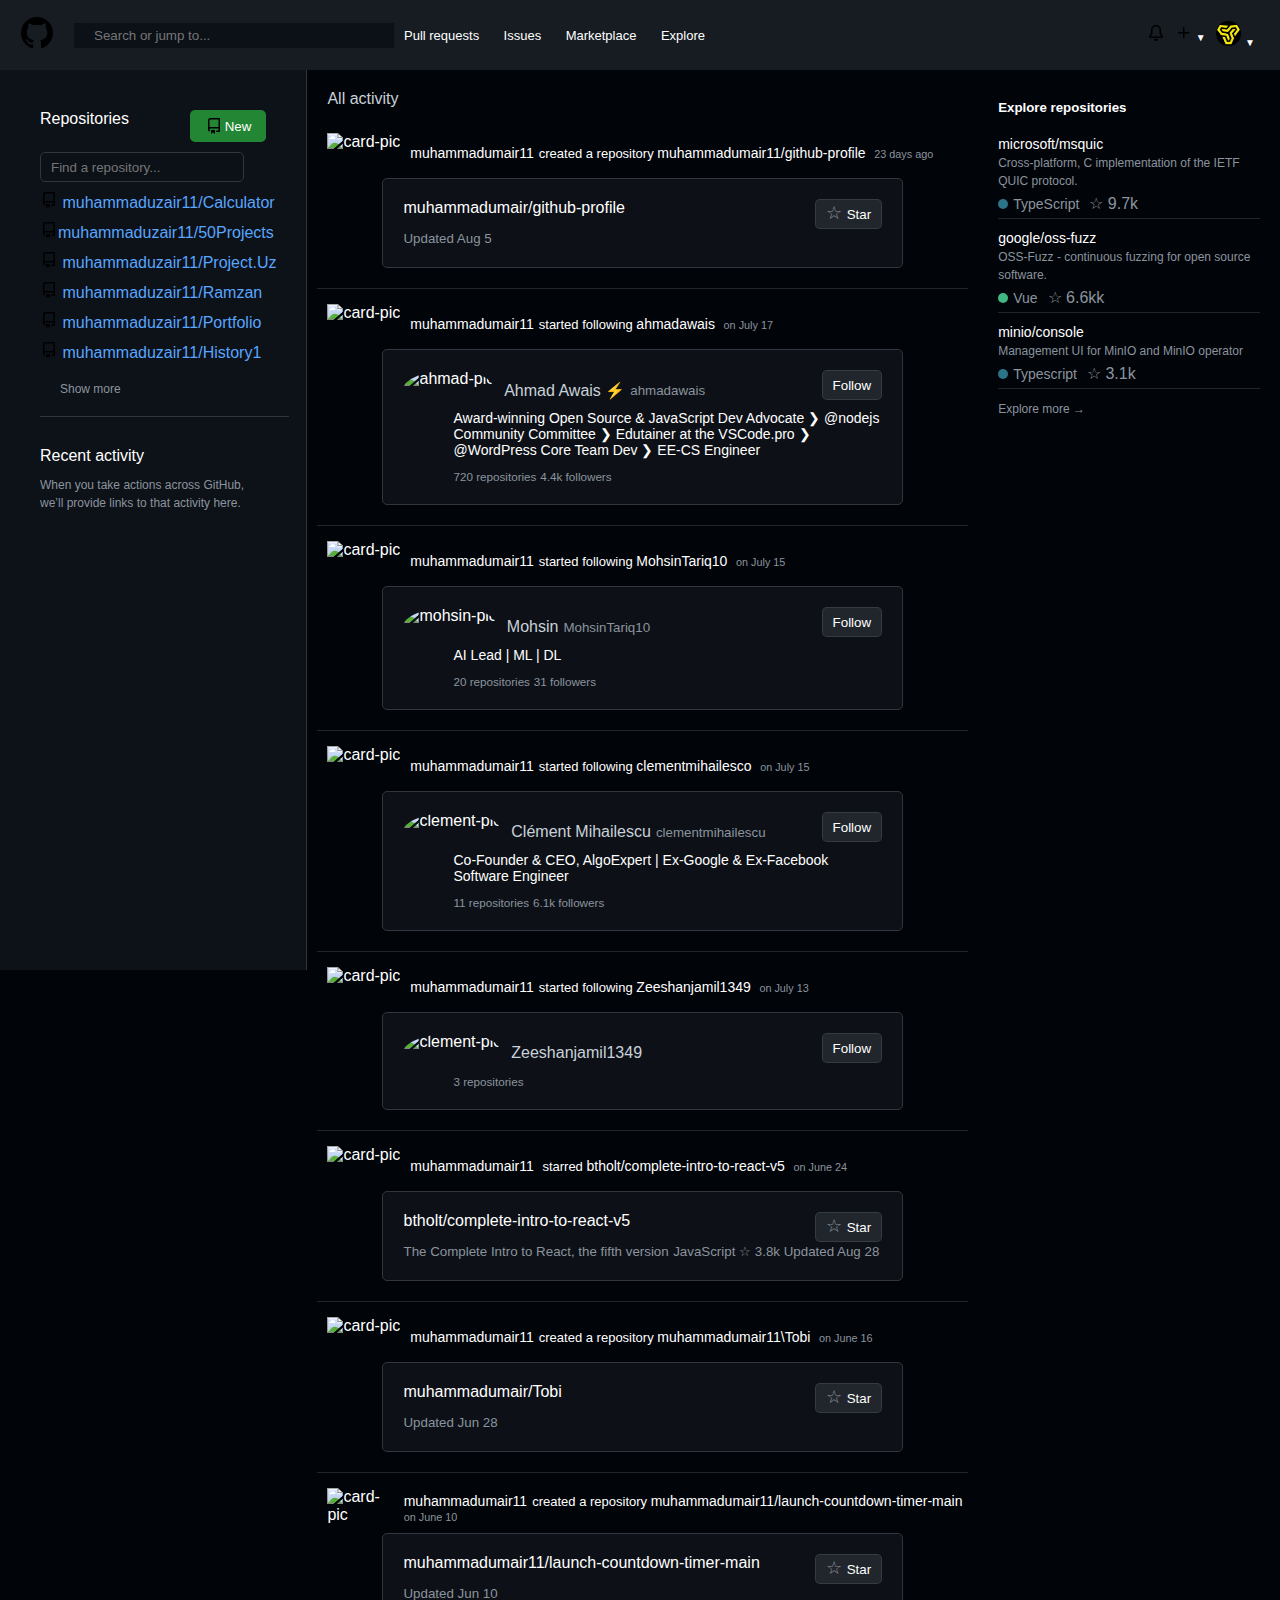
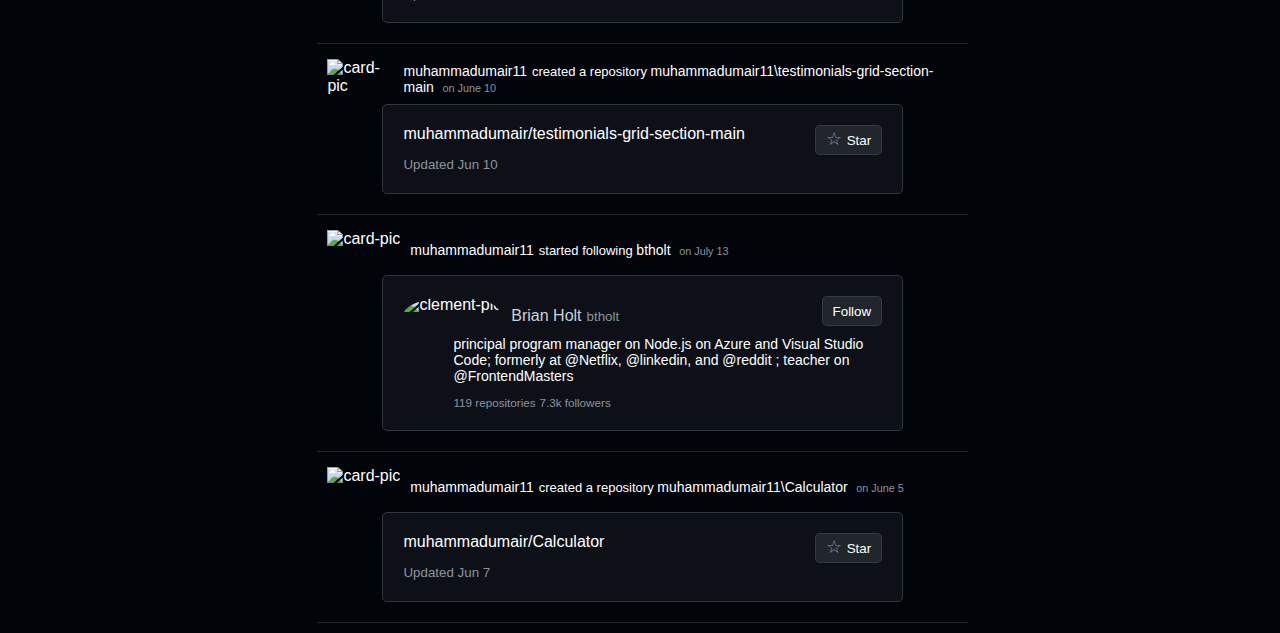
==== index.html @ 83b45903 "initial-commit" ====
<!DOCTYPE html>
<html lang="en">

<head>
  <meta charset="UTF-8">
  <meta content="IE=edge" http-equiv="X-UA-Compatible">
  <meta content="width=device-width, initial-scale=1.0" name="viewport">
  <script crossorigin="anonymous" src="https://kit.fontawesome.com/ee096b4513.js"></script>
  <link href="style.css" rel="stylesheet">
  <title>GitHub</title>
</head>

<body>
  <nav>
    <div class="left">
      <div class="logo">
        <a href="#"><svg aria-hidden="true" class="octicon octicon-mark-github v-align-middle"
            data-view-component="true" height="32" version="1.1" viewbox="0 0 16 16" width="32">
            <path
              d="M8 0C3.58 0 0 3.58 0 8c0 3.54 2.29 6.53 5.47 7.59.4.07.55-.17.55-.38 0-.19-.01-.82-.01-1.49-2.01.37-2.53-.49-2.69-.94-.09-.23-.48-.94-.82-1.13-.28-.15-.68-.52-.01-.53.63-.01 1.08.58 1.23.82.72 1.21 1.87.87 2.33.66.07-.52.28-.87.51-1.07-1.78-.2-3.64-.89-3.64-3.95 0-.87.31-1.59.82-2.15-.08-.2-.36-1.02.08-2.12 0 0 .67-.21 2.2.82.64-.18 1.32-.27 2-.27.68 0 1.36.09 2 .27 1.53-1.04 2.2-.82 2.2-.82.44 1.1.16 1.92.08 2.12.51.56.82 1.27.82 2.15 0 3.07-1.87 3.75-3.65 3.95.29.25.54.73.54 1.48 0 1.07-.01 1.93-.01 2.2 0 .21.15.46.55.38A8.013 8.013 0 0016 8c0-4.42-3.58-8-8-8z"
              fill-rule="evenodd"></path>
          </svg></a>
      </div>
      <div class="search">
        <input placeholder="Search or jump to..." type="text">
      </div>
      <div class="links">
        <a href="#">Pull requests</a> <a href="#">Issues</a> <a href="#">Marketplace</a> <a href="#">Explore</a>
      </div>
    </div>
    <div class="right">
      <div class="account">
        <a href="#"><svg aria-hidden="true" class="octicon octicon-bell" data-view-component="true" height="16"
            version="1.1" viewbox="0 0 16 16" width="16">
            <path d="M8 16a2 2 0 001.985-1.75c.017-.137-.097-.25-.235-.25h-3.5c-.138 0-.252.113-.235.25A2 2 0 008 16z">
            </path>
            <path
              d="M8 1.5A3.5 3.5 0 004.5 5v2.947c0 .346-.102.683-.294.97l-1.703 2.556a.018.018 0 00-.003.01l.001.006c0 .002.002.004.004.006a.017.017 0 00.006.004l.007.001h10.964l.007-.001a.016.016 0 00.006-.004.016.016 0 00.004-.006l.001-.007a.017.017 0 00-.003-.01l-1.703-2.554a1.75 1.75 0 01-.294-.97V5A3.5 3.5 0 008 1.5zM3 5a5 5 0 0110 0v2.947c0 .05.015.098.042.139l1.703 2.555A1.518 1.518 0 0113.482 13H2.518a1.518 1.518 0 01-1.263-2.36l1.703-2.554A.25.25 0 003 7.947V5z"
              fill-rule="evenodd"></path>
          </svg></a> <a href="#"><svg aria-hidden="true" class="octicon octicon-plus" data-view-component="true"
            height="16" version="1.1" viewbox="0 0 16 16" width="16">
            <path
              d="M7.75 2a.75.75 0 01.75.75V7h4.25a.75.75 0 110 1.5H8.5v4.25a.75.75 0 11-1.5 0V8.5H2.75a.75.75 0 010-1.5H7V2.75A.75.75 0 017.75 2z"
              fill-rule="evenodd"></path><span class="caret-down"> &#9660;</span>
          </svg></a> <a href="#"><img alt="my-pic" height="25px" src="/pic.png"> <span
            class="caret-down">&#9660;</span></a>
      </div>
    </div>
  </nav><!-- down part under navbar -->
  <main>
    <div class="repositories">
      <div class="repo">
        <div class="repo-btn">
          <label for="nothing">Repositories</label> <button><svg aria-hidden="true" class="octicon octicon-repo"
              data-view-component="true" height="16" version="1.1" viewbox="0 0 16 16" width="16">
              <path
                d="M2 2.5A2.5 2.5 0 014.5 0h8.75a.75.75 0 01.75.75v12.5a.75.75 0 01-.75.75h-2.5a.75.75 0 110-1.5h1.75v-2h-8a1 1 0 00-.714 1.7.75.75 0 01-1.072 1.05A2.495 2.495 0 012 11.5v-9zm10.5-1V9h-8c-.356 0-.694.074-1 .208V2.5a1 1 0 011-1h8zM5 12.25v3.25a.25.25 0 00.4.2l1.45-1.087a.25.25 0 01.3 0L8.6 15.7a.25.25 0 00.4-.2v-3.25a.25.25 0 00-.25-.25h-3.5a.25.25 0 00-.25.25z"
                fill-rule="evenodd"></path>
            </svg> New</button>
        </div>
        <div class="find-repo">
          <input placeholder="Find a repository..." type="text">
        </div>
        <div class="links-repo">
          <a href="#">
            <svg aria-hidden="true" class="octicon octicon-repo" data-view-component="true" height="16" version="1.1"
              viewbox="0 0 16 16" width="16">
              <path
                d="M2 2.5A2.5 2.5 0 014.5 0h8.75a.75.75 0 01.75.75v12.5a.75.75 0 01-.75.75h-2.5a.75.75 0 110-1.5h1.75v-2h-8a1 1 0 00-.714 1.7.75.75 0 01-1.072 1.05A2.495 2.495 0 012 11.5v-9zm10.5-1V9h-8c-.356 0-.694.074-1 .208V2.5a1 1 0 011-1h8zM5 12.25v3.25a.25.25 0 00.4.2l1.45-1.087a.25.25 0 01.3 0L8.6 15.7a.25.25 0 00.4-.2v-3.25a.25.25 0 00-.25-.25h-3.5a.25.25 0 00-.25.25z"
                fill-rule="evenodd"></path>
            </svg> muhammaduzair11/Calculator</a>

          <a href="#">
            <svg aria-hidden="true" class="octicon octicon-repo" data-view-component="true" height="16" version="1.1"
              viewbox="0 0 16 16" width="16">
              <path
                d="M2 2.5A2.5 2.5 0 014.5 0h8.75a.75.75 0 01.75.75v12.5a.75.75 0 01-.75.75h-2.5a.75.75 0 110-1.5h1.75v-2h-8a1 1 0 00-.714 1.7.75.75 0 01-1.072 1.05A2.495 2.495 0 012 11.5v-9zm10.5-1V9h-8c-.356 0-.694.074-1 .208V2.5a1 1 0 011-1h8zM5 12.25v3.25a.25.25 0 00.4.2l1.45-1.087a.25.25 0 01.3 0L8.6 15.7a.25.25 0 00.4-.2v-3.25a.25.25 0 00-.25-.25h-3.5a.25.25 0 00-.25.25z"
                fill-rule="evenodd"></path>
            </svg>muhammaduzair11/50Projects</a>

          <a href="#">
            <svg aria-hidden="true" class="octicon octicon-repo" data-view-component="true" height="16" version="1.1"
              viewbox="0 0 16 16" width="16">
              <path
                d="M2 2.5A2.5 2.5 0 014.5 0h8.75a.75.75 0 01.75.75v12.5a.75.75 0 01-.75.75h-2.5a.75.75 0 110-1.5h1.75v-2h-8a1 1 0 00-.714 1.7.75.75 0 01-1.072 1.05A2.495 2.495 0 012 11.5v-9zm10.5-1V9h-8c-.356 0-.694.074-1 .208V2.5a1 1 0 011-1h8zM5 12.25v3.25a.25.25 0 00.4.2l1.45-1.087a.25.25 0 01.3 0L8.6 15.7a.25.25 0 00.4-.2v-3.25a.25.25 0 00-.25-.25h-3.5a.25.25 0 00-.25.25z"
                fill-rule="evenodd"></path>
            </svg>
            muhammaduzair11/Project.Uz
          </a>

          <a href="#">
            <svg aria-hidden="true" class="octicon octicon-repo" data-view-component="true" height="16" version="1.1"
              viewbox="0 0 16 16" width="16">
              <path
                d="M2 2.5A2.5 2.5 0 014.5 0h8.75a.75.75 0 01.75.75v12.5a.75.75 0 01-.75.75h-2.5a.75.75 0 110-1.5h1.75v-2h-8a1 1 0 00-.714 1.7.75.75 0 01-1.072 1.05A2.495 2.495 0 012 11.5v-9zm10.5-1V9h-8c-.356 0-.694.074-1 .208V2.5a1 1 0 011-1h8zM5 12.25v3.25a.25.25 0 00.4.2l1.45-1.087a.25.25 0 01.3 0L8.6 15.7a.25.25 0 00.4-.2v-3.25a.25.25 0 00-.25-.25h-3.5a.25.25 0 00-.25.25z"
                fill-rule="evenodd"></path>
            </svg> muhammaduzair11/Ramzan</a>

          <a href="#">
            <svg aria-hidden="true" class="octicon octicon-repo" data-view-component="true" height="16" version="1.1"
              viewbox="0 0 16 16" width="16">
              <path
                d="M2 2.5A2.5 2.5 0 014.5 0h8.75a.75.75 0 01.75.75v12.5a.75.75 0 01-.75.75h-2.5a.75.75 0 110-1.5h1.75v-2h-8a1 1 0 00-.714 1.7.75.75 0 01-1.072 1.05A2.495 2.495 0 012 11.5v-9zm10.5-1V9h-8c-.356 0-.694.074-1 .208V2.5a1 1 0 011-1h8zM5 12.25v3.25a.25.25 0 00.4.2l1.45-1.087a.25.25 0 01.3 0L8.6 15.7a.25.25 0 00.4-.2v-3.25a.25.25 0 00-.25-.25h-3.5a.25.25 0 00-.25.25z"
                fill-rule="evenodd"></path>
            </svg> muhammaduzair11/Portfolio</a>

          <a href="#">
            <svg aria-hidden="true" class="octicon octicon-repo" data-view-component="true" height="16" version="1.1"
              viewbox="0 0 16 16" width="16">
              <path
                d="M2 2.5A2.5 2.5 0 014.5 0h8.75a.75.75 0 01.75.75v12.5a.75.75 0 01-.75.75h-2.5a.75.75 0 110-1.5h1.75v-2h-8a1 1 0 00-.714 1.7.75.75 0 01-1.072 1.05A2.495 2.495 0 012 11.5v-9zm10.5-1V9h-8c-.356 0-.694.074-1 .208V2.5a1 1 0 011-1h8zM5 12.25v3.25a.25.25 0 00.4.2l1.45-1.087a.25.25 0 01.3 0L8.6 15.7a.25.25 0 00.4-.2v-3.25a.25.25 0 00-.25-.25h-3.5a.25.25 0 00-.25.25z"
                fill-rule="evenodd"></path>
            </svg>
            muhammaduzair11/History1
          </a>
          <p><a href="#">Show more</a></p>
        </div>
      </div>
      <div class="recent">
        <h3>Recent activity</h3>
        <p><small>When you take actions across GitHub, we’ll provide links to that activity here.</small></p>
      </div>

    </div>

















    <div id="mid-sec">
      <h2>All activity</h2>
      <div class="card">
        <div class="card-user">
          <img alt="card-pic" height="40px" src="https://avatars.githubusercontent.com/u/47901848?v=4">
          <p><a href="#">muhammadumair11</a>created a repository <a href="#">muhammadumair11/github-profile</a>
            <small>23
              days ago</small></p>
        </div>
        <div class="border-card">
          <div class="border-user">
            <a href="#">muhammadumair/github-profile</a> <button><div class="star">☆</div> Star</button>
          </div>
          <small>Updated Aug 5</small>
        </div>
      </div>

      <div class="card">
        <div class="card-user">
          <img alt="card-pic" height="40px" src="https://avatars.githubusercontent.com/u/47901848?v=4">
          <p><a href="#">muhammadumair11</a>started following <a href="#">ahmadawais</a> <small>on July 17</small></p>
        </div>
        <div class="border-card">
          <div class="border-user">
            <span> <img alt="ahmad-pic" height="40px" src="https://avatars.githubusercontent.com/u/960133?v=4"> <a
                href="#">
                <h3>Ahmad Awais ⚡️</h3><small>ahmadawais</small>
              </a>
            </span>
            <button>Follow</button>
          </div>
          <div class="border-text">
            <p>Award-winning Open Source &amp; JavaScript Dev Advocate ❯ <a href="#">@nodejs</a> Community Committee ❯
              Edutainer at the VSCode.pro ❯ <a href="#">@WordPress</a> Core Team Dev ❯ EE-CS Engineer</p><small>720
              repositories</small>
            <small>4.4k followers</small>
          </div>
        </div>
      </div>


      <div class="card">
        <div class="card-user">
          <img alt="card-pic" height="40px" src="https://avatars.githubusercontent.com/u/47901848?v=4">
          <p><a href="#">muhammadumair11</a>started following <a href="#">MohsinTariq10</a> <small>on July 15</small>
          </p>
        </div>
        <div class="border-card">
          <div class="border-user">
            <span>
              <img alt="mohsin-pic" height="40px" src="https://avatars.githubusercontent.com/u/4686418?v=4"> <a
                href="#">
                <h3>Mohsin</h3><small>MohsinTariq10</small>
            </span>
            </a> <button>Follow</button>
          </div>
          <div class="border-text">
            <p>AI Lead | ML | DL</p><small>20 repositories</small> <small>31 followers</small>
          </div>
        </div>
      </div>
      <div class="card">
        <div class="card-user">
          <img alt="card-pic" height="40px" src="https://avatars.githubusercontent.com/u/47901848?v=4">
          <p><a href="#">muhammadumair11</a>started following <a href="#">clementmihailesco</a> <small>on July
              15</small>
          </p>
        </div>
        <div class="border-card">
          <div class="border-user">
            <span>
              <img alt="clement-pic" height="40px" src="https://avatars.githubusercontent.com/u/20826081?v=4"> <a
                href="#">
                <h3>Clément Mihailescu</h3><small>clementmihailescu</small>
              </a>
            </span>
            <button>Follow</button>
          </div>
          <div class="border-text">
            <p>Co-Founder & CEO, AlgoExpert | Ex-Google & Ex-Facebook Software Engineer</p><small>11
              repositories</small> <small>6.1k followers</small>
          </div>
        </div>
      </div>
      <div class="card">
        <div class="card-user">
          <img alt="card-pic" height="40px" src="https://avatars.githubusercontent.com/u/47901848?v=4">
          <p><a href="#">muhammadumair11</a>started following <a href="#">Zeeshanjamil1349</a> <small>on July 13</small>
          </p>
        </div>
        <div class="border-card">
          <div class="border-user">
            <span>
            <img alt="clement-pic" height="40px" src="https://avatars.githubusercontent.com/u/74317733?v=4"> <a
              href="#">
              <h3>Zeeshanjamil1349</h3>
            </a>
            </span>
            <button>Follow</button>
          </div>
          <div class="border-text">
            <small>3 repositories</small>
          </div>
        </div>
      </div>
      <div class="card">
        <div class="card-user">
          <img alt="card-pic" height="40px" src="https://avatars.githubusercontent.com/u/47901848?v=4">
          <p>
            <a href="#">muhammadumair11</a> starred <a href="#">btholt/complete-intro-to-react-v5</a> <small>on June
              24</small></p>
        </div>
        <div class="border-card">
          <div class="border-user">
          <a href="#">btholt/complete-intro-to-react-v5</a> <button><div class="star">☆</div> Star
          </button>
        </div>
          <small>The Complete Intro to React, the fifth version</small>
          <small>
            <span></span>
            JavaScript
          </small>
          <small>
            ☆ 3.8k
          </small>
          <small>Updated Aug 28</small>
        </div>
      </div>

      <div class="card">
        <div class="card-user">
          <img alt="card-pic" height="40px" src="https://avatars.githubusercontent.com/u/47901848?v=4">
          <p><a href="#">muhammadumair11</a>created a repository <a href="#">muhammadumair11\Tobi</a> <small>on
              June 16</small></p>
        </div>
        <div class="border-card">
          <div class="border-user">
          <a href="#">muhammadumair/Tobi</a> 
          <button><div class="star">☆</div> Star</button>
            </div>
          <small>Updated Jun 28</small>
        </div>
      </div>

      <div class="card">
        <div class="card-user">
          <img alt="card-pic" height="40px" src="https://avatars.githubusercontent.com/u/47901848?v=4">
          <p><a href="#">muhammadumair11</a>created a repository <a
              href="#">muhammadumair11/launch-countdown-timer-main</a>
            <small>on
              June 10</small></p>
        </div>
        <div class="border-card">
          <div class="border-user">
          <a href="#">muhammadumair11/launch-countdown-timer-main</a> 
          <button><div class="star">☆</div> Star</button>
            </div>
          <small>Updated Jun 10</small>
        </div>
      </div>

      <div class="card">
        <div class="card-user">
          <img alt="card-pic" height="40px" src="https://avatars.githubusercontent.com/u/47901848?v=4">
          <p><a href="#">muhammadumair11</a>created a repository <a
              href="#">muhammadumair11\testimonials-grid-section-main</a> <small>on
              June 10</small></p>
        </div>
        <div class="border-card">
          <div class="border-user">
          <a href="#">muhammadumair/testimonials-grid-section-main</a> 
          <button><div class="star">☆</div> Star</button>
            </div>
          <small>Updated Jun 10</small>
        </div>
      </div>

      <div class="card">
        <div class="card-user">
          <img alt="card-pic" height="40px" src="https://avatars.githubusercontent.com/u/47901848?v=4">
          <p><a href="#">muhammadumair11</a>started following <a href="#">btholt</a> <small>on July 13</small>
          </p>
        </div>
        <div class="border-card">
          <div class="border-user">
            <span>
            <img alt="clement-pic" height="40px" src="https://avatars.githubusercontent.com/u/999523?v=4"> <a href="#">
              <h3>Brian Holt</h3>
              <small>btholt</small>
            </a>
            </span>
              <button>Follow</button>
          </div>
          <div class="border-text">
            <p>
              principal program manager on Node.js on Azure and Visual Studio Code;
              formerly at <a href="#">@Netflix</a>,
              <a href="#">@linkedin</a>,
              and <a href="#">@reddit</a>
              ; teacher on
              <a href="#">@FrontendMasters</a>
            </p><small>119 repositories</small> <small>7.3k followers</small>
          </div>
        </div>
      </div>

      <div class="card">
        <div class="card-user">
          <img alt="card-pic" height="40px" src="https://avatars.githubusercontent.com/u/47901848?v=4">
          <p><a href="#">muhammadumair11</a>created a repository <a href="#">muhammadumair11\Calculator</a> <small>on
              June 5</small></p>
        </div>
        <div class="border-card">
          <div class="border-user">
          <a href="#">muhammadumair/Calculator</a> 
          <button><div class="star">☆</div> Star</button>
            </div>
          <small>Updated Jun 7</small>
        </div>
      </div>


    </div>
























    <div id="explore">
      <h5>Explore repositories</h5>

      <div class="explore-cards">
        <a>microsoft/msquic</a>
        <p><small>
            Cross-platform, C implementation of the IETF QUIC protocol.
          </small></p>
          <div class="stats">
          
        <p><span class="typescript"></span> TypeScript</p>

        <span>
            ☆
          9.7k
        </span>
        </div>

      </div>


      <div class="explore-cards">
        <a>google/oss-fuzz</a>
        <p><small>
            OSS-Fuzz - continuous fuzzing for open source software.
          </small></p>
          <div class="stats">
        
        <p><span class="vue"></span> Vue</p>

        <span>
          ☆ 6.6kk
        </span>
        </div>

      </div>


      <div class="explore-cards">
        <a>minio/console</a>
        <p><small>
            Management UI for MinIO and MinIO operator
          </small></p>
        <div class="stats">
        <p><span class="typescript"></span> Typescript</p>

        <span>
          ☆ 3.1k
        </span>
      </div>
      
    </div>
    
    <a href="#"><small>Explore more →</small></a>
    

    
    
    
    



    



    </div>

    


  </main>
</body>

</html>
---- style.css ----
*{
  margin: 0;
  padding: 0;
  box-sizing: border-box;
  color: #fff;
  text-decoration: none;
}
body {
  background-color: #0c1118;
  font-family: 'Segoe UI', sans-serif ;
}


nav {
  background-color: #161c22;
  display: flex;
  justify-content:space-between
}

svg{
  margin: 0 1px;
}

button{
  color: #000;
}

nav .left{
  display: flex;
  justify-content: center;
  align-items: center;
  height: 70px;
}
.left .logo{
  margin: 20px;
}
.left input{
  position: relative;
  height: 25px;
  width: 25vw;
  min-width: 200px;
  background-color: #0c1118;
  border: none;
  outline: none;
  padding: 4px 20px;
  color: #fff;
  transition: width .3s linear;
}
.left input:focus{
  width: 40vw;
}
.left .links a{
  text-decoration: none;
  font-style: normal ;
  color: #fff;
  padding: 0 10px;
  font-size: small;
}
.left .links a:hover{
  color: rgba(240, 246, 252, 0.7);
}

nav .right{
  margin-right: 20px;
}
nav .right .account{
  display: flex;
  justify-content: space-evenly;
  align-items: center;
  
  height: 70px;
}
.account a{
  text-decoration: none;
  font-style: normal;
  color: #fff;
  padding: 0 5px;
}
.caret-down{
  font-size: 10px;
  margin-bottom: 5px;
}



main{
  display: flex;
  background-color: #010409;
}

.repositories{
  background-color: #0d1118;
  position:sticky;
  top: 0;
  left: 0;
  padding: 40px;
  height: 100vh;
  border-right:  1px solid #30363d;
}
.repo-btn{
  display: flex;
  justify-content: space-between;
}
.repo-btn button{
  display: flex;
  align-items: center;
  color: #fff;
  padding: 8px 15px;
  border-radius: 5px;
  outline: none;
  border: none;
  background-color: #228634;
}
.repo-btn button svg{
  margin-right: 3px ;
}
.repo-btn input{
  height: 100px;
}
.find-repo input{
  height: 30px;
  margin-top: 10px;
  padding: 10px;
  width: 90%;
  background-color:#0c1118;
  outline: none;
  border: 1px solid #30363d;
  border-radius: 5px;
}
.links-repo{
  border-bottom: 1px solid #30363d;
  margin-bottom: 20px;
  height: 100%;
  width: 110%;
}
.links-repo a{
  display: block;
  color: #58a6ff ;
  margin: 10px 0;
}
.links-repo a:hover{
  text-decoration: underline;
}
.links-repo p{
  margin: 20px;
}
.links-repo p a{
  color: #8b949e;
  font-size: 12px;
}
.links-repo p a:hover{
  color: #58a6ff;
}


.recent h3{
  font-size: 16px;
  font-weight: normal;
  padding: 10px 0;
}
.recent p small{
  color: #8b949e;
  font-size: 12px;
}
#mid-sec{
  background-color: #010409;
  
}
#mid-sec h2{
  color: #c9d1d9;
  font-weight: normal;
  font-size: 16px;
  margin: 20px;
}

.card{
  display: flex;
  flex-direction: column;
  justify-content: center;
  align-items: center;
  margin: 10px;
  border-bottom: 1px solid #21262d;
  padding-bottom: 20px;
}



.card-user{
  display: flex;
  align-items: center;
  height: 50px;
  align-self: start;
}
.card-user img{
  margin: 0 10px;
}
.card-user p{
  font-size: 13px;
}
.card-user a{
  font-size: 14px;
  padding-right: 5px;
}
.card-user a:hover{
  color: #58a6ff;
}
.card-user small{
  color: #8b949e;
}

.border-card{
  padding: 20px;
  background-color: #0d1117;
  width: 80%;
  border: 1px solid #30363d;
  border-radius: 5px;
}
.border-card small{
  color: #8b949e;
}

.border-user{
  display: flex;
  justify-content: space-between;
}
.border-user button{
  background-color: #21262d;
  display: flex;
  justify-content: center;
  align-items: center;
  border: none;
  color: #fff;
  padding: 5px 10px;
  border: 1px solid #f0f6fc1a;
  border-radius: 5px;
  height: 30px;
}
.star{
  color: #8b949e;
  font-size: 18px;
  padding-right: 5px;
  padding-bottom: 2px;
}
.border-user img{
  border-radius: 50%;
  padding-right: 10px;
}
.border-user span{
  display: flex; 
}
.border-user span a{
  display: flex;
  align-items: center;
}
.border-user span a small{
  padding-left: 5px;
}
.border-user span a h3:hover , .border-user span a small:hover{
  color: #58a6ff;
}
.border-user span small{
  color: #8b949e;
}
.border-user h3{
  color: #c9d1d9;
  font-weight: 500;
  font-size: 16px;
}



.border-text{
  padding-left: 50px;
  font-size: 14px;
}
.border-text p{
  margin-bottom: 10px;
}
.border-text small{
  padding: 5px 0;
  color: #8b949e;
}













#explore{
  width: 40vw;
  padding: 0 20px;
  margin: 30px 0;
  background-color: #010409;
}
#explore h5{
  padding-bottom: 10px;
}
#explore a small{
  color: #8b949e;
  font-size: 12px;
}
#explore a small:hover{
  color: #58a6ff;
}

.explore-cards{
  border-bottom: 1px solid;
  border-color: #21262d;
  margin: 10px 0;
}
.explore-cards a{
  font-size: 14px;
}
.explore-cards a:hover{
  color: #58a6ff;
}
.explore-cards p small{
  color: #8b949e;
  font-size: 12px;
}





.stats{
  display: flex;
  margin: 5px 0;
}
.stats p{
  color: #8b949e;
  font-size: 14px;
  padding-right: 10px;
  display: flex;
  justify-content: center;
  align-items: center;
}
.stats span{
  color: #8b949e;
}
.stats p span.typescript {
  margin-right: 5px;
  display: block;
  width: 10px;
  height: 10px;
  border-radius: 50%;
  background-color: #2b7489;
}
.stats p span.vue {
  margin-right: 5px;
  display: block;
  width: 10px;
  height: 10px;
  border-radius: 50%;
  background-color: #41b883;
}











@media (max-width: 1000px) {
  #explore{
    display: none;
    background-color: #fff;
  }
}
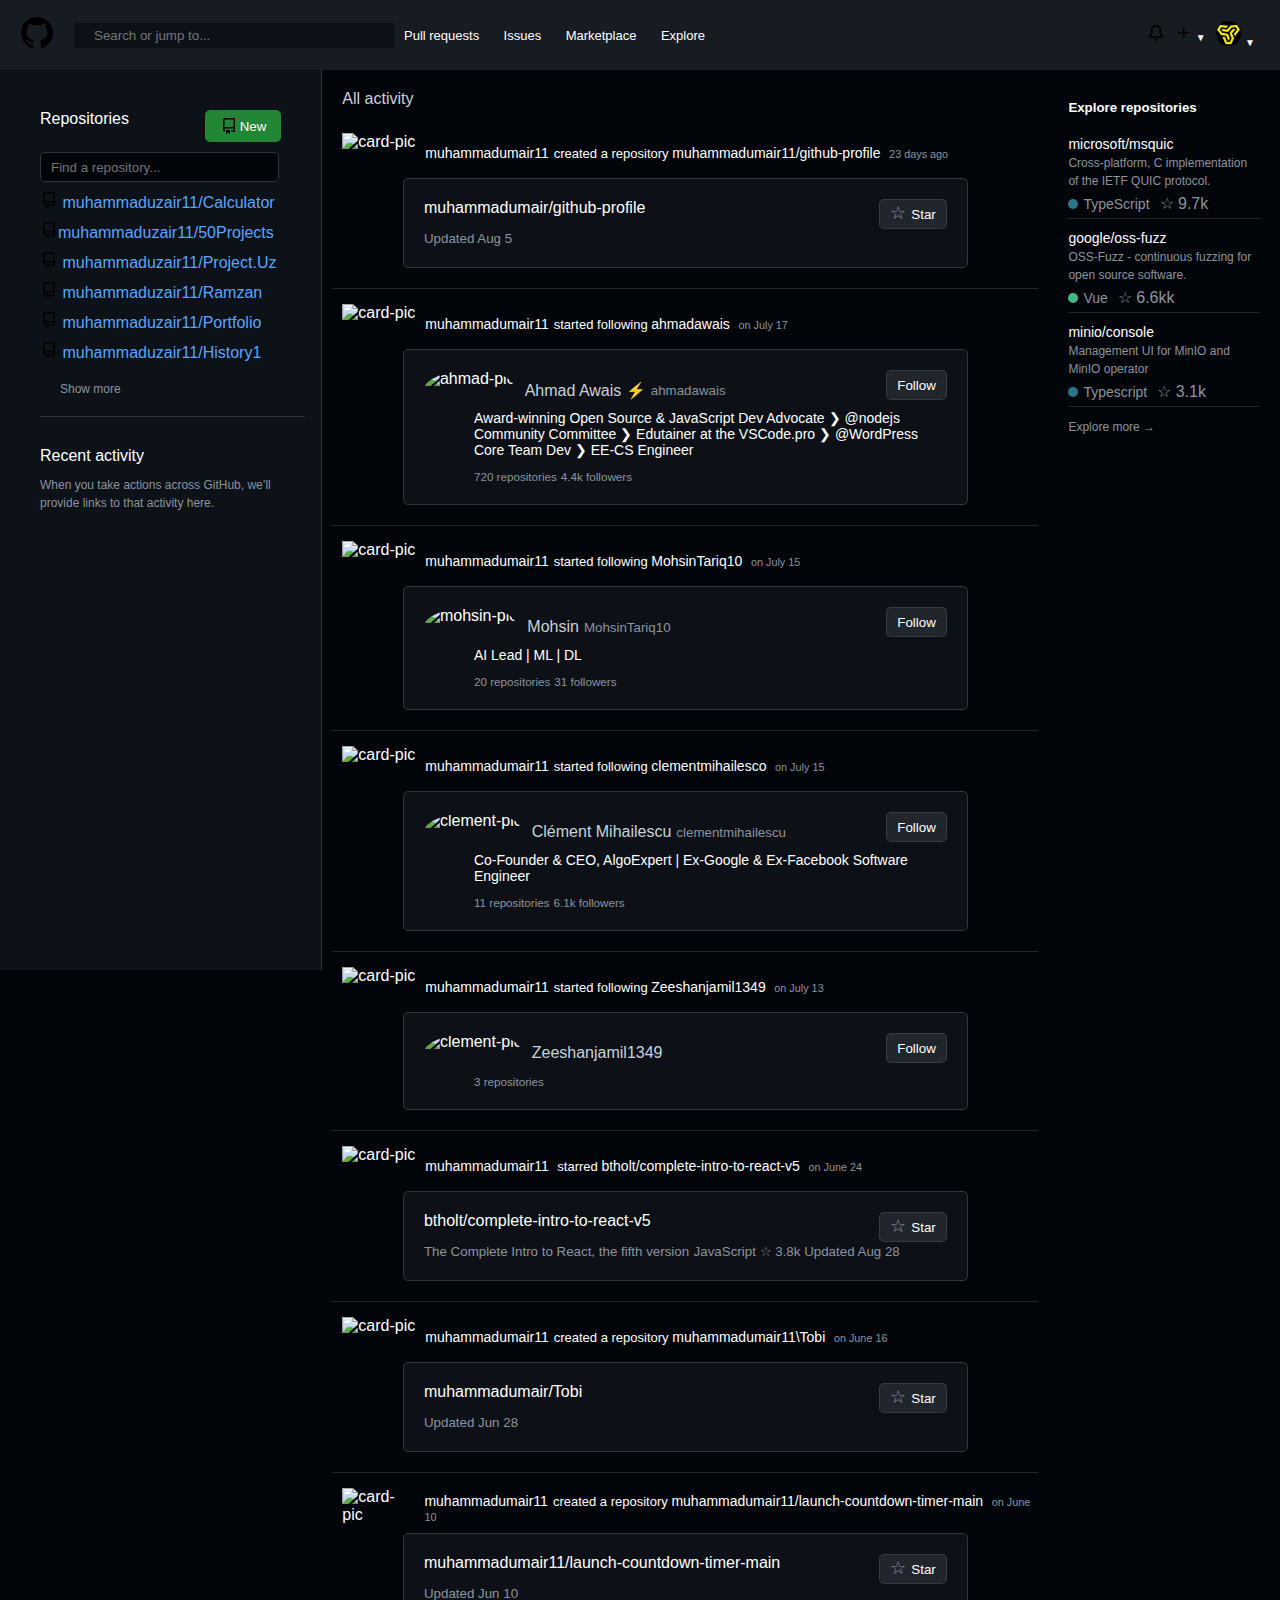
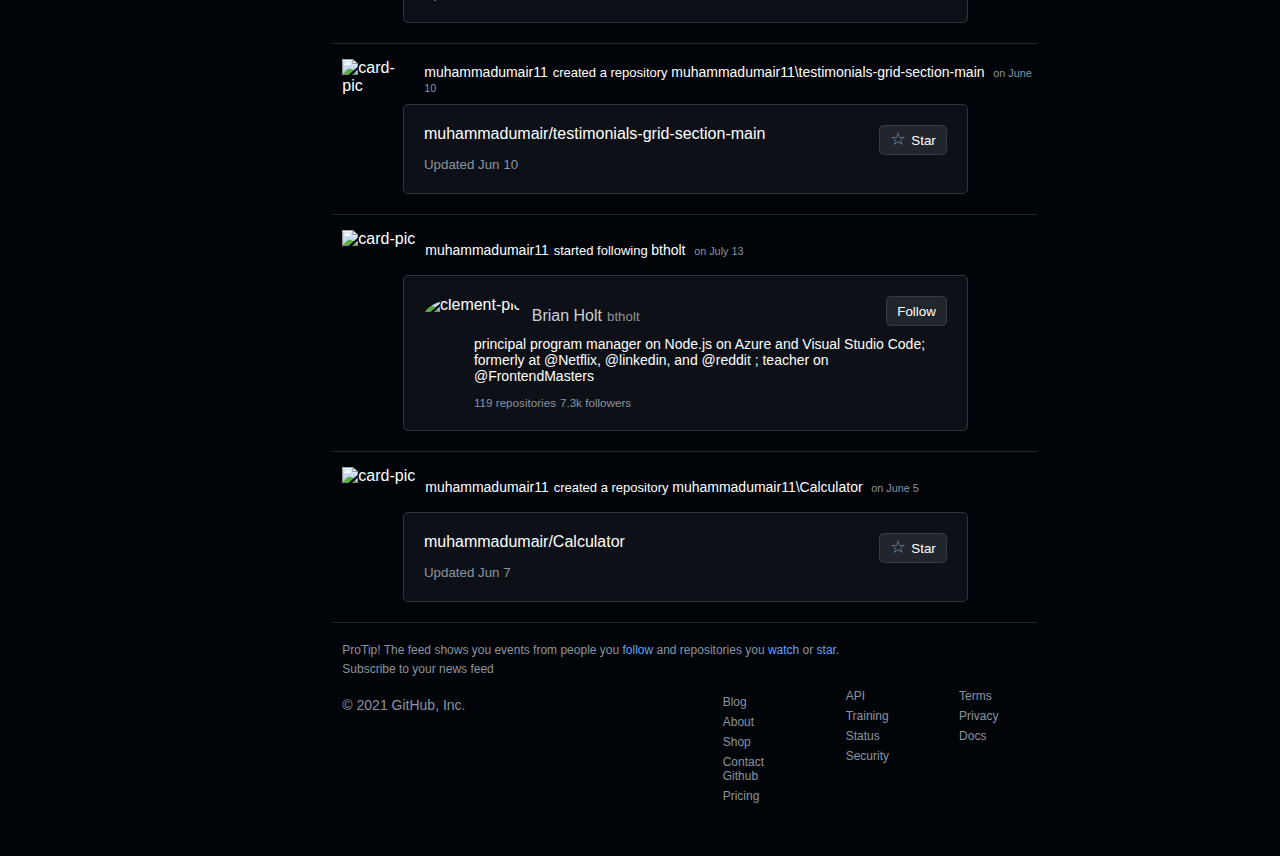
==== commit 739a75f3: "main-dlt" ====
--- a/index.html
+++ b/index.html
@@ -47,7 +47,21 @@
       </div>
     </div>
   </nav><!-- down part under navbar -->
+
+  
+  
+  
+  
+  
+  
+  
+  
+  
+  
+  
   <main>
+
+    <div class="main">
     <div class="repositories">
       <div class="repo">
         <div class="repo-btn">
@@ -58,10 +72,13 @@
                 fill-rule="evenodd"></path>
             </svg> New</button>
         </div>
-        <div class="find-repo">
-          <input placeholder="Find a repository..." type="text">
-        </div>
+
+        <div class="side-links">
+        
         <div class="links-repo">
+          <div class="find-repo">
+            <input placeholder="Find a repository..." type="text">
+          </div>
           <a href="#">
             <svg aria-hidden="true" class="octicon octicon-repo" data-view-component="true" height="16" version="1.1"
               viewbox="0 0 16 16" width="16">
@@ -114,6 +131,8 @@
             muhammaduzair11/History1
           </a>
           <p><a href="#">Show more</a></p>
+</div>
+          
         </div>
       </div>
       <div class="recent">
@@ -150,7 +169,9 @@
         </div>
         <div class="border-card">
           <div class="border-user">
-            <a href="#">muhammadumair/github-profile</a> <button><div class="star">☆</div> Star</button>
+            <a href="#">muhammadumair/github-profile</a> <button>
+              <div class="star">☆</div> Star
+            </button>
           </div>
           <small>Updated Aug 5</small>
         </div>
@@ -232,10 +253,10 @@
         <div class="border-card">
           <div class="border-user">
             <span>
-            <img alt="clement-pic" height="40px" src="https://avatars.githubusercontent.com/u/74317733?v=4"> <a
-              href="#">
-              <h3>Zeeshanjamil1349</h3>
-            </a>
+              <img alt="clement-pic" height="40px" src="https://avatars.githubusercontent.com/u/74317733?v=4"> <a
+                href="#">
+                <h3>Zeeshanjamil1349</h3>
+              </a>
             </span>
             <button>Follow</button>
           </div>
@@ -253,9 +274,10 @@
         </div>
         <div class="border-card">
           <div class="border-user">
-          <a href="#">btholt/complete-intro-to-react-v5</a> <button><div class="star">☆</div> Star
-          </button>
-        </div>
+            <a href="#">btholt/complete-intro-to-react-v5</a> <button>
+              <div class="star">☆</div> Star
+            </button>
+          </div>
           <small>The Complete Intro to React, the fifth version</small>
           <small>
             <span></span>
@@ -276,9 +298,11 @@
         </div>
         <div class="border-card">
           <div class="border-user">
-          <a href="#">muhammadumair/Tobi</a> 
-          <button><div class="star">☆</div> Star</button>
-            </div>
+            <a href="#">muhammadumair/Tobi</a>
+            <button>
+              <div class="star">☆</div> Star
+            </button>
+          </div>
           <small>Updated Jun 28</small>
         </div>
       </div>
@@ -293,9 +317,11 @@
         </div>
         <div class="border-card">
           <div class="border-user">
-          <a href="#">muhammadumair11/launch-countdown-timer-main</a> 
-          <button><div class="star">☆</div> Star</button>
-            </div>
+            <a href="#">muhammadumair11/launch-countdown-timer-main</a>
+            <button>
+              <div class="star">☆</div> Star
+            </button>
+          </div>
           <small>Updated Jun 10</small>
         </div>
       </div>
@@ -309,9 +335,11 @@
         </div>
         <div class="border-card">
           <div class="border-user">
-          <a href="#">muhammadumair/testimonials-grid-section-main</a> 
-          <button><div class="star">☆</div> Star</button>
-            </div>
+            <a href="#">muhammadumair/testimonials-grid-section-main</a>
+            <button>
+              <div class="star">☆</div> Star
+            </button>
+          </div>
           <small>Updated Jun 10</small>
         </div>
       </div>
@@ -325,12 +353,13 @@
         <div class="border-card">
           <div class="border-user">
             <span>
-            <img alt="clement-pic" height="40px" src="https://avatars.githubusercontent.com/u/999523?v=4"> <a href="#">
-              <h3>Brian Holt</h3>
-              <small>btholt</small>
-            </a>
+              <img alt="clement-pic" height="40px" src="https://avatars.githubusercontent.com/u/999523?v=4"> <a
+                href="#">
+                <h3>Brian Holt</h3>
+                <small>btholt</small>
+              </a>
             </span>
-              <button>Follow</button>
+            <button>Follow</button>
           </div>
           <div class="border-text">
             <p>
@@ -353,12 +382,67 @@
         </div>
         <div class="border-card">
           <div class="border-user">
-          <a href="#">muhammadumair/Calculator</a> 
-          <button><div class="star">☆</div> Star</button>
+            <a href="#">muhammadumair/Calculator</a>
+            <button>
+              <div class="star">☆</div> Star
+            </button>
+          </div>
+          <small>Updated Jun 7</small>
+        </div>
+      </div>
+
+
+
+      <footer>
+        <p>
+          ProTip! The feed shows you events from people you <a href="#" class="blue-link">follow</a> and repositories
+          you <a href="#" class="blue-link">watch</a> or <a href="#" class="blue-link">star.</a>
+        </p>
+
+
+        <p class="scnd">
+          <a href="#">Subscribe to your news feed</a>
+        </p>
+
+        <div class="footer-links-div">
+
+          <div class="copyright"> <a href="#"> &copy; 2021 GitHub, Inc.</a></div>
+
+          <div class="footer-links">
+            <div class="row row1"><a href=""></a>
+              <a href="#">Blog</a>
+              <a href="#">About</a>
+              <a href="#">Shop</a>
+              <a href="#">Contact Github</a>
+              <a href="#">Pricing</a>
             </div>
-          <small>Updated Jun 7</small>
-        </div>
-      </div>
+            <div class="row row2">
+              <a href="#">API</a>
+              <a href="#">Training</a>
+              <a href="#">Status</a>
+              <a href="#">Security</a>
+            </div>
+            <div class="row row3">
+              <a href="#">Terms</a>
+              <a href="#">Privacy</a>
+              <a href="#">Docs</a>
+            </div>
+          </div>
+
+        </div>
+      </footer>
+
+
+
+
+
+
+
+
+
+
+
+
 
 
     </div>
@@ -394,14 +478,14 @@
         <p><small>
             Cross-platform, C implementation of the IETF QUIC protocol.
           </small></p>
-          <div class="stats">
-          
-        <p><span class="typescript"></span> TypeScript</p>
-
-        <span>
+        <div class="stats">
+
+          <p><span class="typescript"></span> TypeScript</p>
+
+          <span>
             ☆
-          9.7k
-        </span>
+            9.7k
+          </span>
         </div>
 
       </div>
@@ -412,13 +496,13 @@
         <p><small>
             OSS-Fuzz - continuous fuzzing for open source software.
           </small></p>
-          <div class="stats">
-        
-        <p><span class="vue"></span> Vue</p>
-
-        <span>
-          ☆ 6.6kk
-        </span>
+        <div class="stats">
+
+          <p><span class="vue"></span> Vue</p>
+
+          <span>
+            ☆ 6.6kk
+          </span>
         </div>
 
       </div>
@@ -430,32 +514,32 @@
             Management UI for MinIO and MinIO operator
           </small></p>
         <div class="stats">
-        <p><span class="typescript"></span> Typescript</p>
-
-        <span>
-          ☆ 3.1k
-        </span>
-      </div>
-      
+          <p><span class="typescript"></span> Typescript</p>
+
+          <span>
+            ☆ 3.1k
+          </span>
+        </div>
+
+      </div>
+
+      <a href="#"><small>Explore more →</small></a>
+
+
+
+
+
+
+
+
+
+
+
+
+
     </div>
-    
-    <a href="#"><small>Explore more →</small></a>
-    
-
-    
-    
-    
-    
-
-
-
-    
-
-
-
-    </div>
-
-    
+
+
 
 
   </main>
--- a/style.css
+++ b/style.css
@@ -1,40 +1,44 @@
-*{
+* {
   margin: 0;
   padding: 0;
   box-sizing: border-box;
   color: #fff;
   text-decoration: none;
 }
+
 body {
   background-color: #0c1118;
-  font-family: 'Segoe UI', sans-serif ;
+  font-family: 'Segoe UI', sans-serif;
+  overflow-x: hidden;
 }
 
 
 nav {
   background-color: #161c22;
   display: flex;
-  justify-content:space-between
-}
-
-svg{
+  justify-content: space-between
+}
+
+svg {
   margin: 0 1px;
 }
 
-button{
+button {
   color: #000;
 }
 
-nav .left{
+nav .left {
   display: flex;
   justify-content: center;
   align-items: center;
   height: 70px;
 }
-.left .logo{
+
+.left .logo {
   margin: 20px;
 }
-.left input{
+
+.left input {
   position: relative;
   height: 25px;
   width: 25vw;
@@ -46,62 +50,73 @@
   color: #fff;
   transition: width .3s linear;
 }
-.left input:focus{
+
+.left input:focus {
   width: 40vw;
 }
-.left .links a{
+
+.left .links a {
   text-decoration: none;
-  font-style: normal ;
+  font-style: normal;
   color: #fff;
   padding: 0 10px;
   font-size: small;
 }
-.left .links a:hover{
+
+.left .links a:hover {
   color: rgba(240, 246, 252, 0.7);
 }
 
-nav .right{
+nav .right {
   margin-right: 20px;
 }
-nav .right .account{
+
+nav .right .account {
   display: flex;
   justify-content: space-evenly;
   align-items: center;
-  
+
   height: 70px;
 }
-.account a{
+
+.account a {
   text-decoration: none;
   font-style: normal;
   color: #fff;
   padding: 0 5px;
 }
-.caret-down{
+
+.caret-down {
   font-size: 10px;
   margin-bottom: 5px;
 }
 
 
 
-main{
+main {
   display: flex;
   background-color: #010409;
 }
-
-.repositories{
-  background-color: #0d1118;
-  position:sticky;
-  top: 0;
-  left: 0;
-  padding: 40px;
-  height: 100vh;
-  border-right:  1px solid #30363d;
-}
-.repo-btn{
+.main{
+  display: flex;
+}
+
+.repositories {
+background-color: #0d1118;
+position: sticky;
+top: 0;
+left: 0;
+padding: 40px;
+height: 100vh;
+border-right: 1px solid #30363d;
+}
+
+.repo-btn {
   display: flex;
   justify-content: space-between;
 }
-.repo-btn button{
+
+.repo-btn button {
   display: flex;
   align-items: center;
   color: #fff;
@@ -111,69 +126,94 @@
   border: none;
   background-color: #228634;
 }
-.repo-btn button svg{
-  margin-right: 3px ;
-}
-.repo-btn input{
+
+.repo-btn button svg {
+  margin-right: 3px;
+}
+
+.repo-btn input {
   height: 100px;
-}
-.find-repo input{
+  background-color: #0d1118;
+
+}
+
+.find-repo input {
   height: 30px;
   margin-top: 10px;
   padding: 10px;
   width: 90%;
-  background-color:#0c1118;
+  background-color: #010409;
   outline: none;
   border: 1px solid #30363d;
   border-radius: 5px;
 }
-.links-repo{
+
+.links-repo {
   border-bottom: 1px solid #30363d;
   margin-bottom: 20px;
   height: 100%;
   width: 110%;
 }
-.links-repo a{
+
+.links-repo a {
   display: block;
-  color: #58a6ff ;
+  color: #58a6ff;
   margin: 10px 0;
 }
-.links-repo a:hover{
+
+.links-repo a:hover {
   text-decoration: underline;
 }
-.links-repo p{
+
+.links-repo p {
   margin: 20px;
 }
-.links-repo p a{
+
+.links-repo p a {
   color: #8b949e;
   font-size: 12px;
 }
-.links-repo p a:hover{
-  color: #58a6ff;
-}
-
-
-.recent h3{
+
+.links-repo p a:hover {
+  color: #58a6ff;
+}
+
+
+.recent h3 {
   font-size: 16px;
   font-weight: normal;
   padding: 10px 0;
 }
-.recent p small{
+
+.recent p small {
   color: #8b949e;
   font-size: 12px;
 }
-#mid-sec{
+
+
+
+
+
+
+
+
+
+
+
+
+#mid-sec {
   background-color: #010409;
-  
-}
-#mid-sec h2{
+
+}
+
+#mid-sec h2 {
   color: #c9d1d9;
   font-weight: normal;
   font-size: 16px;
   margin: 20px;
 }
 
-.card{
+.card {
   display: flex;
   flex-direction: column;
   justify-content: center;
@@ -185,45 +225,52 @@
 
 
 
-.card-user{
+.card-user {
   display: flex;
   align-items: center;
   height: 50px;
   align-self: start;
 }
-.card-user img{
+
+.card-user img {
   margin: 0 10px;
 }
-.card-user p{
+
+.card-user p {
   font-size: 13px;
 }
-.card-user a{
+
+.card-user a {
   font-size: 14px;
   padding-right: 5px;
 }
-.card-user a:hover{
-  color: #58a6ff;
-}
-.card-user small{
-  color: #8b949e;
-}
-
-.border-card{
+
+.card-user a:hover {
+  color: #58a6ff;
+}
+
+.card-user small {
+  color: #8b949e;
+}
+
+.border-card {
   padding: 20px;
   background-color: #0d1117;
   width: 80%;
   border: 1px solid #30363d;
   border-radius: 5px;
 }
-.border-card small{
-  color: #8b949e;
-}
-
-.border-user{
+
+.border-card small {
+  color: #8b949e;
+}
+
+.border-user {
   display: flex;
   justify-content: space-between;
 }
-.border-user button{
+
+.border-user button {
   background-color: #21262d;
   display: flex;
   justify-content: center;
@@ -235,33 +282,42 @@
   border-radius: 5px;
   height: 30px;
 }
-.star{
+
+.star {
   color: #8b949e;
   font-size: 18px;
   padding-right: 5px;
   padding-bottom: 2px;
 }
-.border-user img{
+
+.border-user img {
   border-radius: 50%;
   padding-right: 10px;
 }
-.border-user span{
-  display: flex; 
-}
-.border-user span a{
-  display: flex;
-  align-items: center;
-}
-.border-user span a small{
+
+.border-user span {
+  display: flex;
+}
+
+.border-user span a {
+  display: flex;
+  align-items: center;
+}
+
+.border-user span a small {
   padding-left: 5px;
 }
-.border-user span a h3:hover , .border-user span a small:hover{
-  color: #58a6ff;
-}
-.border-user span small{
-  color: #8b949e;
-}
-.border-user h3{
+
+.border-user span a h3:hover,
+.border-user span a small:hover {
+  color: #58a6ff;
+}
+
+.border-user span small {
+  color: #8b949e;
+}
+
+.border-user h3 {
   color: #c9d1d9;
   font-weight: 500;
   font-size: 16px;
@@ -269,59 +325,132 @@
 
 
 
-.border-text{
+.border-text {
   padding-left: 50px;
   font-size: 14px;
 }
-.border-text p{
+
+.border-text p {
   margin-bottom: 10px;
 }
-.border-text small{
+
+.border-text small {
   padding: 5px 0;
   color: #8b949e;
 }
 
 
-
-
-
-
-
-
-
-
-
-
-
-#explore{
-  width: 40vw;
+footer {
+  display: flex;
+  flex-direction: column;
+}
+
+footer a:hover {
+  text-decoration: underline;
+  color: #58a6ff;
+}
+
+footer p {
+  margin: 10px 20px;
+  color: #8b949e;
+  font-size: 12px;
+}
+
+.scnd {
+  margin-top: -5px;
+}
+
+.scnd a {
+  color: #8b949e;
+}
+
+.blue-link {
+  color: #58a6ff;
+}
+
+.footer-links-div {
+  display: flex;
+}
+
+.copyright {
+  margin: 10px 20px;
+  width: 10em;
+  height: 25px;
+}
+
+.copyright a {
+  color: #8b949e;
+  font-size: 14px;
+}
+
+.copyright a:hover {
+  color: #8b949e;
+  text-decoration: none;
+}
+
+.footer-links {
+  display: flex;
+  margin-left: 12em;
+  margin-bottom: 50px;
+}
+
+.row {
+  display: flex;
+  flex-direction: column;
+  margin: 0 20px;
+  margin-right: 50px;
+
+}
+
+.row a {
+  color: #8b949e;
+  font-size: 12px;
+  margin: 3px 0;
+}
+
+
+
+
+
+
+
+
+
+#explore {
+  man-width: 40vw;
   padding: 0 20px;
   margin: 30px 0;
   background-color: #010409;
 }
-#explore h5{
+
+#explore h5 {
   padding-bottom: 10px;
 }
-#explore a small{
+
+#explore a small {
   color: #8b949e;
   font-size: 12px;
 }
-#explore a small:hover{
-  color: #58a6ff;
-}
-
-.explore-cards{
+
+#explore a small:hover {
+  color: #58a6ff;
+}
+
+.explore-cards {
   border-bottom: 1px solid;
   border-color: #21262d;
   margin: 10px 0;
 }
-.explore-cards a{
+
+.explore-cards a {
   font-size: 14px;
 }
-.explore-cards a:hover{
-  color: #58a6ff;
-}
-.explore-cards p small{
+
+.explore-cards a:hover {
+  color: #58a6ff;
+}
+
+.explore-cards p small {
   color: #8b949e;
   font-size: 12px;
 }
@@ -330,11 +459,12 @@
 
 
 
-.stats{
+.stats {
   display: flex;
   margin: 5px 0;
 }
-.stats p{
+
+.stats p {
   color: #8b949e;
   font-size: 14px;
   padding-right: 10px;
@@ -342,9 +472,11 @@
   justify-content: center;
   align-items: center;
 }
-.stats span{
-  color: #8b949e;
-}
+
+.stats span {
+  color: #8b949e;
+}
+
 .stats p span.typescript {
   margin-right: 5px;
   display: block;
@@ -353,6 +485,7 @@
   border-radius: 50%;
   background-color: #2b7489;
 }
+
 .stats p span.vue {
   margin-right: 5px;
   display: block;
@@ -373,8 +506,73 @@
 
 
 @media (max-width: 1000px) {
-  #explore{
+  #explore {
     display: none;
     background-color: #fff;
   }
+
+  .footer-links-div {
+    flex-direction: column;
+  }
+
+  .footer-links {
+    margin-left: 0;
+  }
+}
+
+@media (max-width: 800px) {
+
+  
+  
+  
+  
+  .main {
+    display: flex;
+    flex-direction: column;
+    
+  }
+  .repositories{
+    position: relative;
+    height: 50vh;
+    margin: 20px -20px;
+    background-color: #010409;
+    padding: 40px;
+    font-weight: 600;
+    margin-bottom: 100px;
+  }
+  .side-links{
+    background-color: #0d1118;
+    padding: 20px;
+    margin-top: 10px;
+    border-radius: 5px;
+    border: 1px solid #30363d;
+  }
+  .repo-btn button{
+    display: none;
+  }
+  .repo-btn label{
+    margin: -30px 0;
+    padding: 0;
+  }
+  .links-repo{
+    border: none;
+  }
+  .links-repo a{
+    width: 80vw;
+  }
+  .links-repo a:nth-child(7){
+    padding-bottom: 10px;
+    border-bottom: 1px solid #30363d;
+  }
+  .links-repo a:last-child{
+    width:max-content
+  }
+  .recent p{
+    background-color: #0d1118;
+    padding: 10px;
+    border: 1px solid #30363d;
+    border-radius: 10px;
+  }
+  
+
 }